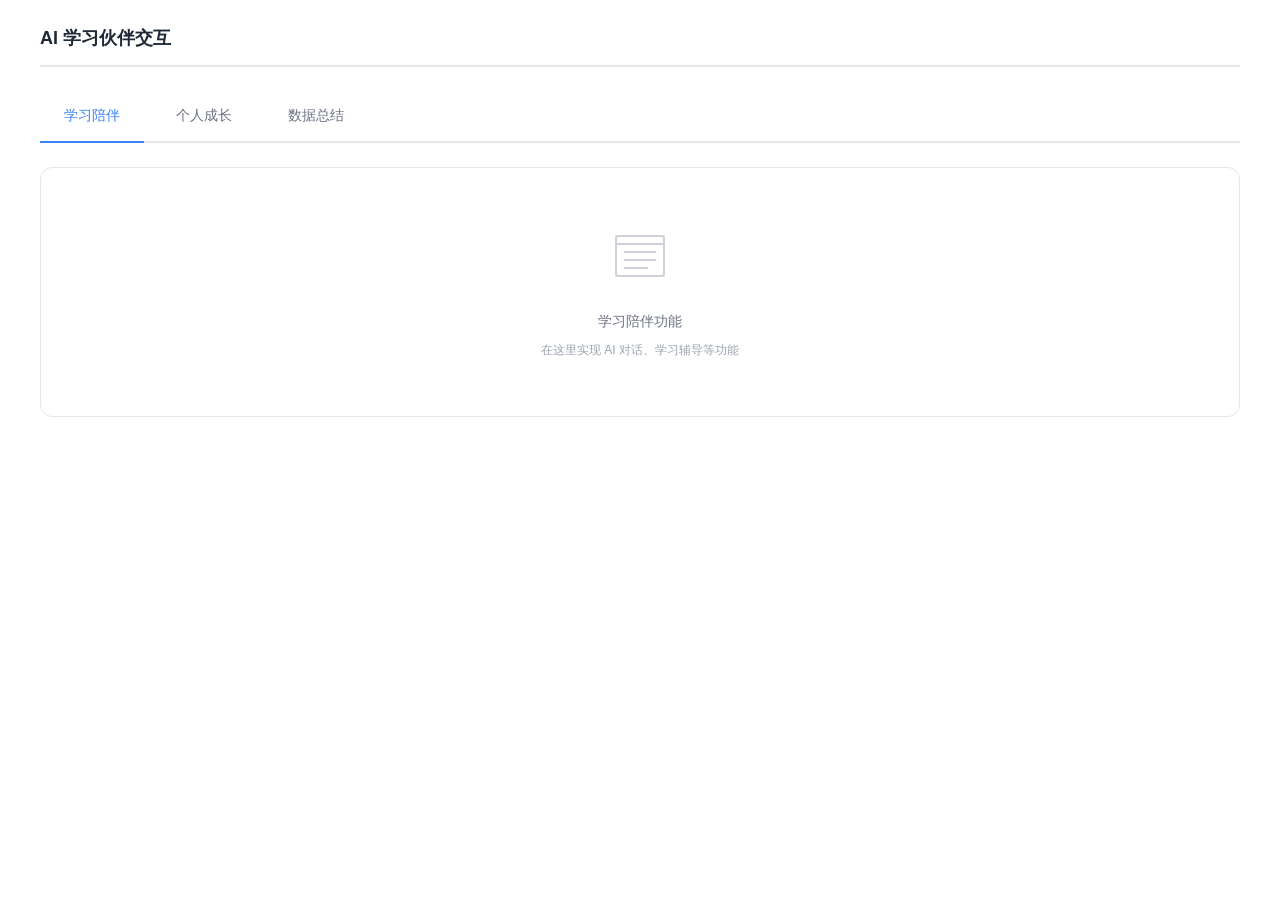
==== pages/home.html @ 7ff25e01 "Add files via upload" ====
<!DOCTYPE html>
<html lang="zh-CN">
<head>
  <meta charset="UTF-8">
  <meta name="viewport" content="width=device-width, initial-scale=1.0">
  <title>主页 - AI学习伙伴</title>
  <link rel="stylesheet" href="../assets/css/base.css">
  <link rel="stylesheet" href="../assets/css/app.css">
  <style>
    body {
      padding: var(--spacing-lg);
      overflow-y: auto;
    }

    .home-container {
      max-width: 1200px;
      margin: 0 auto;
    }

    .section {
      margin-bottom: var(--spacing-xl);
    }

    .section-title {
      font-size: 18px;
      font-weight: 600;
      margin-bottom: var(--spacing-lg);
      color: var(--text-primary);
      padding-bottom: 12px;
      border-bottom: 2px solid var(--border-color);
    }

    .tabs {
      display: flex;
      gap: var(--spacing-sm);
      margin-bottom: var(--spacing-lg);
      border-bottom: 2px solid var(--border-color);
    }

    .tab {
      padding: var(--spacing-md) var(--spacing-lg);
      background: none;
      border: none;
      color: var(--text-secondary);
      font-size: 14px;
      font-weight: 500;
      cursor: pointer;
      position: relative;
      transition: var(--transition);
    }

    .tab:hover {
      color: var(--text-primary);
    }

    .tab.active {
      color: var(--primary);
    }

    .tab.active::after {
      content: '';
      position: absolute;
      bottom: -2px;
      left: 0;
      right: 0;
      height: 2px;
      background: var(--primary);
    }

    .tab-content {
      display: none;
      padding: var(--spacing-lg);
      background: var(--bg-primary);
      border-radius: var(--radius-lg);
      border: 1px solid var(--border-color);
    }

    .tab-content.active {
      display: block;
    }

    .placeholder {
      text-align: center;
      padding: var(--spacing-xl);
      color: var(--text-secondary);
    }

    .placeholder-icon {
      width: 64px;
      height: 64px;
      margin-bottom: var(--spacing-md);
      color: var(--text-tertiary);
      opacity: 0.5;
    }
  </style>
</head>
<body>
  <div class="home-container">
    <!-- AI 学习伙伴交互区 -->
    <section class="section">
      <h2 class="section-title">AI 学习伙伴交互</h2>
      
      <div class="tabs">
        <button class="tab active" data-tab="learning">学习陪伴</button>
        <button class="tab" data-tab="growth">个人成长</button>
        <button class="tab" data-tab="summary">数据总结</button>
      </div>

      <!-- 学习陪伴 -->
      <div class="tab-content active" id="learning">
        <div class="placeholder">
          <svg class="placeholder-icon" viewBox="0 0 64 64" fill="none" stroke="currentColor" stroke-width="2">
            <rect x="8" y="12" width="48" height="40" rx="2"/>
            <line x1="8" y1="20" x2="56" y2="20"/>
            <line x1="16" y1="28" x2="48" y2="28"/>
            <line x1="16" y1="36" x2="48" y2="36"/>
            <line x1="16" y1="44" x2="40" y2="44"/>
          </svg>
          <p>学习陪伴功能</p>
          <p style="font-size: 12px; margin-top: 8px; color: var(--text-tertiary);">在这里实现 AI 对话、学习辅导等功能</p>
        </div>
      </div>

      <!-- 个人成长 -->
      <div class="tab-content" id="growth">
        <div class="placeholder">
          <svg class="placeholder-icon" viewBox="0 0 64 64" fill="none" stroke="currentColor" stroke-width="2">
            <path d="M32 48V32M32 32V16M32 32L20 24M32 32L44 24"/>
            <circle cx="32" cy="16" r="4"/>
            <circle cx="20" cy="24" r="4"/>
            <circle cx="44" cy="24" r="4"/>
            <circle cx="32" cy="48" r="4"/>
          </svg>
          <p>个人成长功能</p>
          <p style="font-size: 12px; margin-top: 8px; color: var(--text-tertiary);">在这里实现个人成长记录、目标管理等功能</p>
        </div>
      </div>

      <!-- 数据总结 -->
      <div class="tab-content" id="summary">
        <div class="placeholder">
          <svg class="placeholder-icon" viewBox="0 0 64 64" fill="none" stroke="currentColor" stroke-width="2">
            <line x1="16" y1="48" x2="16" y2="32"/>
            <line x1="32" y1="48" x2="32" y2="20"/>
            <line x1="48" y1="48" x2="48" y2="28"/>
            <polyline points="8,24 16,16 32,28 48,12 56,20"/>
          </svg>
          <p>数据总结功能（账单周月报）</p>
          <p style="font-size: 12px; margin-top: 8px; color: var(--text-tertiary);">在这里实现学习数据统计、周报月报生成等功能</p>
        </div>
      </div>
    </section>
  </div>

  <script>
    // 标签页切换
    const tabs = document.querySelectorAll('.tab');
    const tabContents = document.querySelectorAll('.tab-content');

    tabs.forEach(tab => {
      tab.addEventListener('click', () => {
        const targetTab = tab.dataset.tab;

        // 更新标签状态
        tabs.forEach(t => t.classList.remove('active'));
        tab.classList.add('active');

        // 更新内容显示
        tabContents.forEach(content => {
          if (content.id === targetTab) {
            content.classList.add('active');
          } else {
            content.classList.remove('active');
          }
        });
      });
    });

    // 同步主题
    const parentTheme = window.parent.document.documentElement.getAttribute('data-theme');
    if (parentTheme) {
      document.documentElement.setAttribute('data-theme', parentTheme);
    }
  </script>
</body>
</html>
---- assets/css/base.css ----
/* ==================== 全局变量 ==================== */
:root {
  /* 颜色系统 - 浅色模式 */
  --bg-primary: #ffffff;
  --bg-secondary: #f8f9fb;
  --bg-tertiary: #eef1f6;
  --bg-hover: #f0f2f5;
  --text-primary: #1f2937;
  --text-secondary: #6b7280;
  --text-tertiary: #9ca3af;
  --border-color: #e5e7eb;
  --border-light: #f3f4f6;
  --shadow-sm: 0 1px 2px 0 rgba(0, 0, 0, 0.05);
  --shadow: 0 1px 3px 0 rgba(0, 0, 0, 0.1), 0 1px 2px 0 rgba(0, 0, 0, 0.06);
  --shadow-lg: 0 10px 15px -3px rgba(0, 0, 0, 0.1), 0 4px 6px -2px rgba(0, 0, 0, 0.05);
  
  /* 主题色 */
  --primary: #3b82f6;
  --primary-hover: #2563eb;
  --primary-light: #dbeafe;
  --success: #10b981;
  --success-light: #d1fae5;
  --warning: #f59e0b;
  --warning-light: #fef3c7;
  --danger: #ef4444;
  --danger-light: #fee2e2;
  
  /* 间距 */
  --spacing-xs: 4px;
  --spacing-sm: 8px;
  --spacing-md: 16px;
  --spacing-lg: 24px;
  --spacing-xl: 32px;
  --spacing-2xl: 48px;
  
  /* 圆角 */
  --radius-sm: 6px;
  --radius-md: 8px;
  --radius-lg: 12px;
  --radius-xl: 16px;
  --radius-full: 9999px;
  
  /* 过渡 */
  --transition-fast: all 0.15s ease;
  --transition: all 0.2s ease;
  --transition-slow: all 0.3s ease;
}

/* 深色模式 */
[data-theme="dark"] {
  --bg-primary: #111827;
  --bg-secondary: #1f2937;
  --bg-tertiary: #374151;
  --bg-hover: #2d3748;
  --text-primary: #f9fafb;
  --text-secondary: #d1d5db;
  --text-tertiary: #9ca3af;
  --border-color: #374151;
  --border-light: #2d3748;
  --shadow-sm: 0 1px 2px 0 rgba(0, 0, 0, 0.3);
  --shadow: 0 1px 3px 0 rgba(0, 0, 0, 0.4), 0 1px 2px 0 rgba(0, 0, 0, 0.3);
  --shadow-lg: 0 10px 15px -3px rgba(0, 0, 0, 0.5), 0 4px 6px -2px rgba(0, 0, 0, 0.4);
}

/* ==================== 重置样式 ==================== */
* {
  margin: 0;
  padding: 0;
  box-sizing: border-box;
}

html, body {
  width: 100%;
  height: 100%;
  overflow: hidden;
}

body {
  font-family: -apple-system, BlinkMacSystemFont, "Segoe UI", Roboto, "Helvetica Neue", Arial, "Noto Sans", sans-serif, "Apple Color Emoji", "Segoe UI Emoji", "Segoe UI Symbol", "Noto Color Emoji";
  font-size: 14px;
  line-height: 1.6;
  color: var(--text-primary);
  background: var(--bg-primary);
  transition: var(--transition);
  -webkit-font-smoothing: antialiased;
  -moz-osx-font-smoothing: grayscale;
}

button {
  font-family: inherit;
  cursor: pointer;
  border: none;
  background: none;
  outline: none;
}

a {
  color: inherit;
  text-decoration: none;
}

/* ==================== 通用工具类 ==================== */
.sr-only {
  position: absolute;
  width: 1px;
  height: 1px;
  padding: 0;
  margin: -1px;
  overflow: hidden;
  clip: rect(0, 0, 0, 0);
  white-space: nowrap;
  border: 0;
}

/* 滚动条样式 */
::-webkit-scrollbar {
  width: 8px;
  height: 8px;
}

::-webkit-scrollbar-track {
  background: var(--bg-secondary);
}

::-webkit-scrollbar-thumb {
  background: var(--border-color);
  border-radius: var(--radius-full);
}

::-webkit-scrollbar-thumb:hover {
  background: var(--text-tertiary);
}
---- assets/css/app.css ----
/* ==================== 应用布局 ==================== */
.app-shell {
  display: flex;
  width: 100%;
  height: 100vh;
  overflow: hidden;
}

/* ==================== 侧边栏 ==================== */
.sidebar {
  width: 280px;
  background: var(--bg-primary);
  border-right: 1px solid var(--border-color);
  display: flex;
  flex-direction: column;
  transition: var(--transition);
}

.brand {
  padding: 24px 20px;
  display: flex;
  align-items: center;
  gap: 14px;
  border-bottom: 1px solid var(--border-light);
  background: var(--bg-primary);
}

.brand-logo {
  width: 44px;
  height: 44px;
  display: flex;
  align-items: center;
  justify-content: center;
  color: var(--primary);
  flex-shrink: 0;
  background: var(--primary-light);
  border-radius: var(--radius-lg);
}

.brand-info {
  flex: 1;
  min-width: 0;
}

.brand-title {
  font-size: 16px;
  font-weight: 600;
  color: var(--text-primary);
  line-height: 1.3;
  letter-spacing: -0.01em;
}

.brand-subtitle {
  font-size: 12px;
  color: var(--text-secondary);
  line-height: 1.4;
  margin-top: 2px;
}

/* 导航 */
.nav {
  flex: 1;
  padding: 20px 16px;
  display: flex;
  flex-direction: column;
  gap: 6px;
  overflow-y: auto;
}

.nav-item {
  display: flex;
  align-items: center;
  gap: 14px;
  padding: 12px 16px;
  border-radius: var(--radius-md);
  color: var(--text-secondary);
  transition: var(--transition-fast);
  font-size: 14px;
  font-weight: 500;
  width: 100%;
  text-align: left;
  position: relative;
  border: 1px solid transparent;
}

.nav-item:hover {
  background: var(--bg-hover);
  color: var(--text-primary);
  border-color: var(--border-light);
}

.nav-item.active {
  background: var(--primary);
  color: white;
  box-shadow: var(--shadow);
}

.nav-item.active:hover {
  background: var(--primary-hover);
  border-color: transparent;
}

.nav-icon {
  width: 20px;
  height: 20px;
  flex-shrink: 0;
  stroke-width: 2.5;
}

.sidebar-footer {
  padding: 20px;
  border-top: 1px solid var(--border-light);
  text-align: center;
  color: var(--text-tertiary);
  font-size: 11px;
  background: var(--bg-primary);
  font-weight: 500;
  letter-spacing: 0.02em;
}

/* ==================== 主内容区 ==================== */
.main {
  flex: 1;
  display: flex;
  flex-direction: column;
  overflow: hidden;
}

/* 顶栏 */
.topbar {
  height: 72px;
  background: var(--bg-primary);
  border-bottom: 1px solid var(--border-light);
  display: flex;
  align-items: center;
  justify-content: space-between;
  padding: 0 32px;
  box-shadow: var(--shadow-sm);
}

.page-title {
  font-size: 22px;
  font-weight: 600;
  color: var(--text-primary);
  letter-spacing: -0.02em;
}

.topbar-right {
  display: flex;
  align-items: center;
  gap: 12px;
}

.btn-icon {
  width: 40px;
  height: 40px;
  border-radius: var(--radius-md);
  display: flex;
  align-items: center;
  justify-content: center;
  background: var(--bg-secondary);
  transition: var(--transition-fast);
  color: var(--text-secondary);
  border: 1px solid transparent;
}

.btn-icon:hover {
  background: var(--bg-hover);
  color: var(--text-primary);
  border-color: var(--border-color);
  box-shadow: var(--shadow-sm);
}

.theme-icon {
  width: 20px;
  height: 20px;
}

.status-badge {
  display: flex;
  align-items: center;
  gap: 8px;
  padding: 8px 14px;
  border-radius: var(--radius-md);
  background: var(--success-light);
  color: var(--success);
  font-size: 13px;
  font-weight: 600;
  border: 1px solid rgba(16, 185, 129, 0.2);
}

.status-dot {
  width: 7px;
  height: 7px;
  border-radius: 50%;
  background: var(--success);
  box-shadow: 0 0 0 2px var(--success-light);
  animation: pulse 2s ease-in-out infinite;
}

@keyframes pulse {
  0%, 100% { 
    opacity: 1;
    transform: scale(1);
  }
  50% { 
    opacity: 0.7;
    transform: scale(0.95);
  }
}

/* 内容区 */
.content {
  flex: 1;
  overflow: hidden;
  background: var(--bg-secondary);
  padding: 20px;
}

.iframe-container {
  width: 100%;
  height: 100%;
  position: relative;
  border-radius: var(--radius-xl);
  overflow: hidden;
  box-shadow: var(--shadow);
  background: var(--bg-primary);
}

#content-frame {
  width: 100%;
  height: 100%;
  border: none;
  background: var(--bg-primary);
}

/* 加载动画 */
.loading {
  position: absolute;
  top: 0;
  left: 0;
  right: 0;
  bottom: 0;
  display: flex;
  flex-direction: column;
  align-items: center;
  justify-content: center;
  background: var(--bg-primary);
  z-index: 10;
  gap: var(--spacing-md);
}

.loading[hidden] {
  display: none !important;
}

.spinner {
  width: 40px;
  height: 40px;
  border: 4px solid var(--border-color);
  border-top-color: var(--primary);
  border-radius: 50%;
  animation: spin 0.8s linear infinite;
}

@keyframes spin {
  to { transform: rotate(360deg); }
}

.loading-text {
  color: var(--text-secondary);
  font-size: 14px;
}

/* ==================== 通用组件 ==================== */
/* 按钮 */
.btn {
  padding: 11px 20px;
  border-radius: var(--radius-md);
  font-size: 14px;
  font-weight: 500;
  transition: var(--transition-fast);
  display: inline-flex;
  align-items: center;
  gap: var(--spacing-sm);
  border: 1px solid transparent;
  cursor: pointer;
}

.btn-primary {
  background: var(--primary);
  color: white;
  box-shadow: var(--shadow-sm);
}

.btn-primary:hover {
  background: var(--primary-hover);
  box-shadow: var(--shadow);
  transform: translateY(-1px);
}

.btn-primary:active {
  transform: translateY(0);
}

.btn-secondary {
  background: var(--bg-secondary);
  color: var(--text-primary);
  border-color: var(--border-color);
}

.btn-secondary:hover {
  background: var(--bg-hover);
  border-color: var(--text-tertiary);
}

/* 卡片 */
.card {
  background: var(--bg-primary);
  border: 1px solid var(--border-color);
  border-radius: var(--radius-lg);
  padding: var(--spacing-lg);
  box-shadow: var(--shadow);
  transition: var(--transition-fast);
}

.card:hover {
  box-shadow: var(--shadow-lg);
}

.card-title {
  font-size: 16px;
  font-weight: 600;
  margin-bottom: var(--spacing-md);
  color: var(--text-primary);
  letter-spacing: -0.01em;
}

/* 输入框 */
.input {
  width: 100%;
  padding: 11px 14px;
  border: 1px solid var(--border-color);
  border-radius: var(--radius-md);
  background: var(--bg-primary);
  color: var(--text-primary);
  font-size: 14px;
  transition: var(--transition-fast);
}

.input:hover {
  border-color: var(--text-tertiary);
}

.input:focus {
  outline: none;
  border-color: var(--primary);
  box-shadow: 0 0 0 3px var(--primary-light);
}

/* 网格布局 */
.grid {
  display: grid;
  gap: var(--spacing-lg);
}

.grid-2 {
  grid-template-columns: repeat(2, 1fr);
}

.grid-3 {
  grid-template-columns: repeat(3, 1fr);
}

.grid-4 {
  grid-template-columns: repeat(4, 1fr);
}

/* 响应式 */
@media (max-width: 1024px) {
  .sidebar {
    width: 240px;
  }
  
  .topbar {
    padding: 0 20px;
  }
  
  .content {
    padding: 16px;
  }
}

@media (max-width: 768px) {
  .sidebar {
    width: 200px;
  }
  
  .brand {
    padding: 16px;
  }
  
  .nav {
    padding: 12px 8px;
  }
  
  .topbar {
    height: 60px;
    padding: 0 16px;
  }
  
  .page-title {
    font-size: 18px;
  }
  
  .content {
    padding: 12px;
  }
  
  .grid-2,
  .grid-3,
  .grid-4 {
    grid-template-columns: 1fr;
  }
}
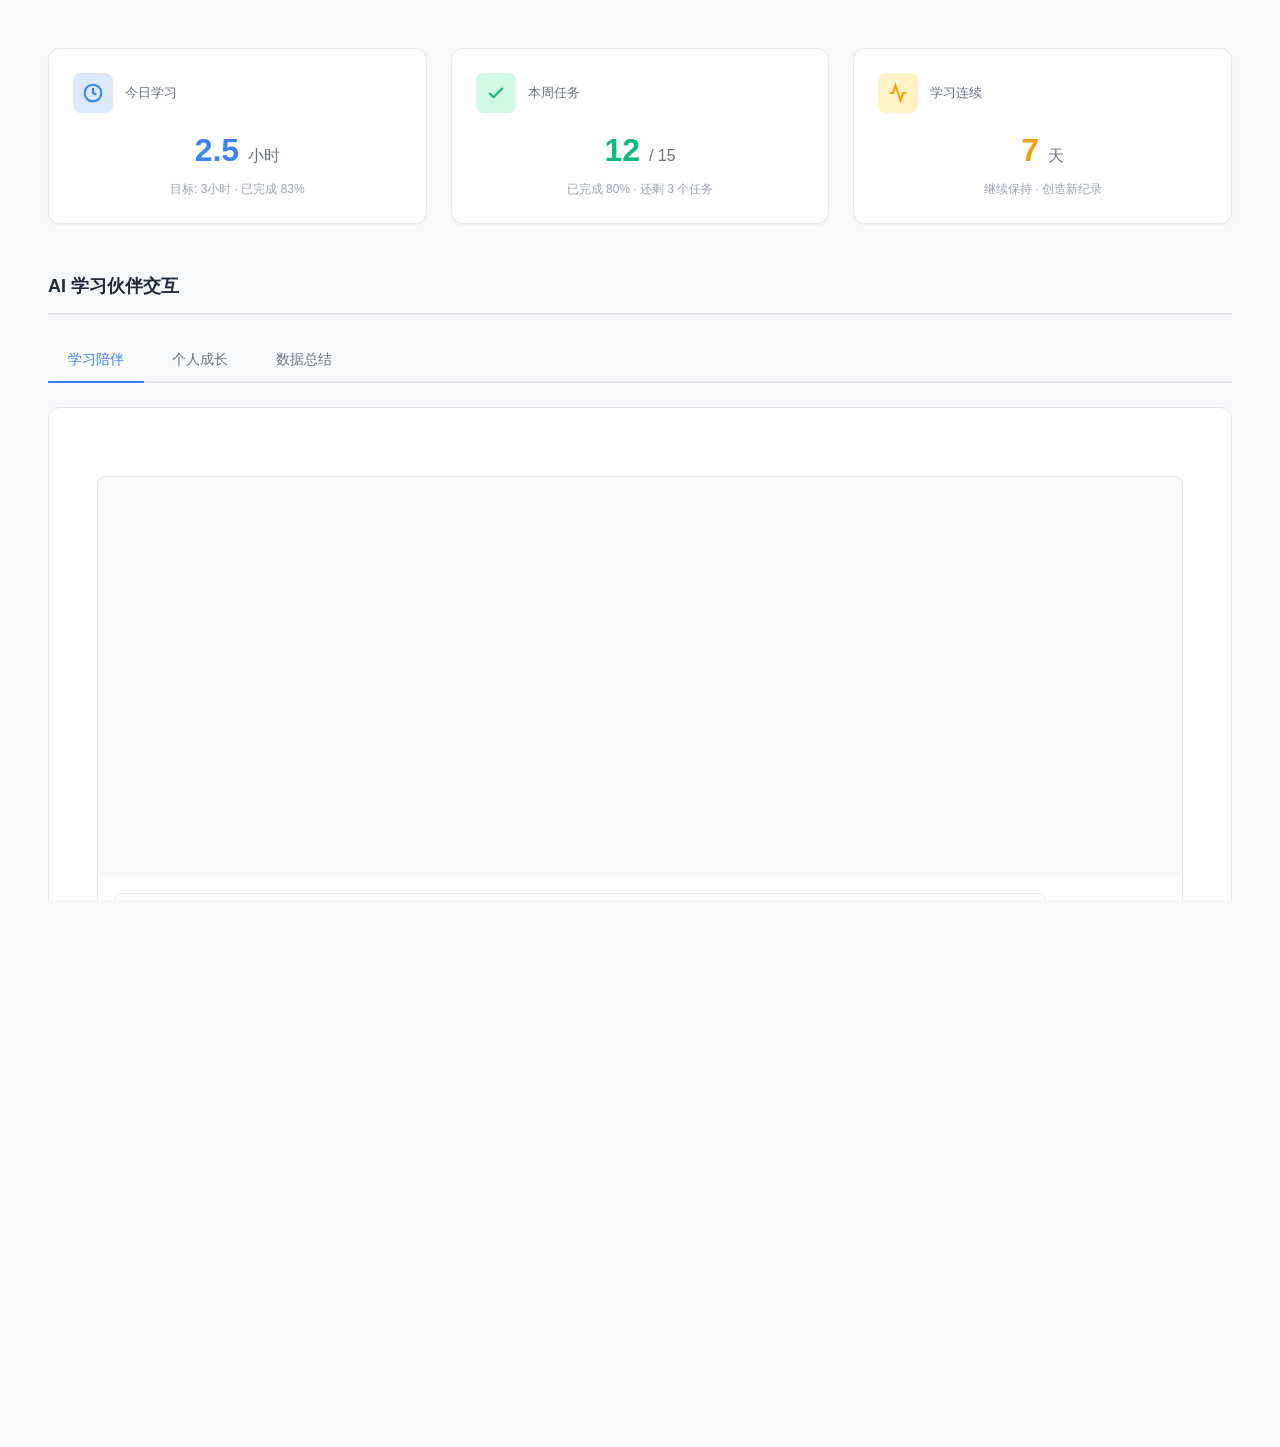
==== commit a46ac995: "Add files via upload" ====
--- a/pages/home.html
+++ b/pages/home.html
@@ -6,19 +6,23 @@
   <title>主页 - AI学习伙伴</title>
   <link rel="stylesheet" href="../assets/css/base.css">
   <link rel="stylesheet" href="../assets/css/app.css">
+  <link rel="stylesheet" href="../assets/css/chat.css">
+  <link rel="stylesheet" href="../assets/css/growth.css">
+  <link rel="stylesheet" href="../assets/css/report.css">
   <style>
     body {
-      padding: var(--spacing-lg);
+      padding: var(--spacing-2xl);
       overflow-y: auto;
+      background: var(--bg-secondary);
     }
 
     .home-container {
-      max-width: 1200px;
+      max-width: 1400px;
       margin: 0 auto;
     }
 
     .section {
-      margin-bottom: var(--spacing-xl);
+      margin-bottom: var(--spacing-2xl);
     }
 
     .section-title {
@@ -30,6 +34,59 @@
       border-bottom: 2px solid var(--border-color);
     }
 
+    .stats-grid {
+      display: grid;
+      grid-template-columns: repeat(auto-fit, minmax(280px, 1fr));
+      gap: var(--spacing-lg);
+      margin-bottom: var(--spacing-2xl);
+    }
+
+    .stat-card {
+      background: var(--bg-primary);
+      border: 1px solid var(--border-color);
+      border-radius: var(--radius-lg);
+      padding: var(--spacing-lg);
+      transition: var(--transition-fast);
+    }
+
+    .stat-card:hover {
+      box-shadow: var(--shadow-lg);
+      transform: translateY(-2px);
+    }
+
+    .stat-header {
+      display: flex;
+      align-items: center;
+      gap: 12px;
+      margin-bottom: 12px;
+    }
+
+    .stat-icon {
+      width: 40px;
+      height: 40px;
+      border-radius: var(--radius-md);
+      display: flex;
+      align-items: center;
+      justify-content: center;
+    }
+
+    .stat-label {
+      font-size: 13px;
+      color: var(--text-secondary);
+      font-weight: 500;
+    }
+
+    .stat-value {
+      font-size: 32px;
+      font-weight: 700;
+      margin-bottom: 4px;
+    }
+
+    .stat-desc {
+      font-size: 12px;
+      color: var(--text-tertiary);
+    }
+
     .tabs {
       display: flex;
       gap: var(--spacing-sm);
@@ -38,7 +95,7 @@
     }
 
     .tab {
-      padding: var(--spacing-md) var(--spacing-lg);
+      padding: 12px 20px;
       background: none;
       border: none;
       color: var(--text-secondary);
@@ -46,11 +103,12 @@
       font-weight: 500;
       cursor: pointer;
       position: relative;
-      transition: var(--transition);
+      transition: var(--transition-fast);
     }
 
     .tab:hover {
       color: var(--text-primary);
+      background: var(--bg-hover);
     }
 
     .tab.active {
@@ -69,10 +127,11 @@
 
     .tab-content {
       display: none;
-      padding: var(--spacing-lg);
+      padding: var(--spacing-2xl);
       background: var(--bg-primary);
       border-radius: var(--radius-lg);
       border: 1px solid var(--border-color);
+      min-height: 400px;
     }
 
     .tab-content.active {
@@ -81,21 +140,83 @@
 
     .placeholder {
       text-align: center;
-      padding: var(--spacing-xl);
+      padding: var(--spacing-2xl);
       color: var(--text-secondary);
     }
 
     .placeholder-icon {
-      width: 64px;
-      height: 64px;
-      margin-bottom: var(--spacing-md);
+      width: 80px;
+      height: 80px;
+      margin: 0 auto var(--spacing-lg);
       color: var(--text-tertiary);
-      opacity: 0.5;
+      opacity: 0.4;
+    }
+
+    .placeholder-title {
+      font-size: 16px;
+      font-weight: 600;
+      margin-bottom: var(--spacing-sm);
+      color: var(--text-primary);
+    }
+
+    .placeholder-desc {
+      font-size: 14px;
+      color: var(--text-secondary);
+      line-height: 1.6;
     }
   </style>
 </head>
 <body>
   <div class="home-container">
+    <!-- 快速概览 -->
+    <div class="stats-grid">
+      <div class="stat-card">
+        <div class="stat-header">
+          <div class="stat-icon" style="background: var(--primary-light); color: var(--primary);">
+            <svg width="20" height="20" viewBox="0 0 24 24" fill="none" stroke="currentColor" stroke-width="2.5">
+              <circle cx="12" cy="12" r="10"/>
+              <polyline points="12 6 12 12 16 14"/>
+            </svg>
+          </div>
+          <div class="stat-label">今日学习</div>
+        </div>
+        <div class="stat-value" style="color: var(--primary);">
+          2.5 <span style="font-size: 16px; font-weight: 500; color: var(--text-secondary);">小时</span>
+        </div>
+        <div class="stat-desc">目标: 3小时 · 已完成 83%</div>
+      </div>
+
+      <div class="stat-card">
+        <div class="stat-header">
+          <div class="stat-icon" style="background: var(--success-light); color: var(--success);">
+            <svg width="20" height="20" viewBox="0 0 24 24" fill="none" stroke="currentColor" stroke-width="2.5">
+              <polyline points="20 6 9 17 4 12"/>
+            </svg>
+          </div>
+          <div class="stat-label">本周任务</div>
+        </div>
+        <div class="stat-value" style="color: var(--success);">
+          12 <span style="font-size: 16px; font-weight: 500; color: var(--text-secondary);">/ 15</span>
+        </div>
+        <div class="stat-desc">已完成 80% · 还剩 3 个任务</div>
+      </div>
+
+      <div class="stat-card">
+        <div class="stat-header">
+          <div class="stat-icon" style="background: var(--warning-light); color: var(--warning);">
+            <svg width="20" height="20" viewBox="0 0 24 24" fill="none" stroke="currentColor" stroke-width="2.5">
+              <path d="M22 12h-4l-3 9L9 3l-3 9H2"/>
+            </svg>
+          </div>
+          <div class="stat-label">学习连续</div>
+        </div>
+        <div class="stat-value" style="color: var(--warning);">
+          7 <span style="font-size: 16px; font-weight: 500; color: var(--text-secondary);">天</span>
+        </div>
+        <div class="stat-desc">继续保持 · 创造新纪录</div>
+      </div>
+    </div>
+
     <!-- AI 学习伙伴交互区 -->
     <section class="section">
       <h2 class="section-title">AI 学习伙伴交互</h2>
@@ -108,6 +229,30 @@
 
       <!-- 学习陪伴 -->
       <div class="tab-content active" id="learning">
+        <div id="learning">
+  <!-- AI对话界面 -->
+  <div class="chat-container">
+    <div class="chat-messages" id="chat-messages"></div>
+    <div class="chat-input-area">
+      <input type="text" id="user-message" placeholder="输入你的问题...">
+      <button id="send-button">发送</button>
+      <button id="history-button">加载历史记录</button>
+    </div>
+  </div>
+  
+  <!-- 学习辅导功能 -->
+  <div class="tutor-form" id="tutor-form">
+    <select id="subject-select">
+      <option value="">选择学科</option>
+      <option value="math">数学</option>
+      <option value="physics">物理</option>
+      <option value="chemistry">化学</option>
+    </select>
+    <input type="text" id="question-input" placeholder="输入你的问题...">
+    <button id="submit-question">提交</button>
+    <div class="tutor-answer" id="tutor-answer"></div>
+  </div>
+</div>
         <div class="placeholder">
           <svg class="placeholder-icon" viewBox="0 0 64 64" fill="none" stroke="currentColor" stroke-width="2">
             <rect x="8" y="12" width="48" height="40" rx="2"/>
@@ -116,13 +261,27 @@
             <line x1="16" y1="36" x2="48" y2="36"/>
             <line x1="16" y1="44" x2="40" y2="44"/>
           </svg>
-          <p>学习陪伴功能</p>
-          <p style="font-size: 12px; margin-top: 8px; color: var(--text-tertiary);">在这里实现 AI 对话、学习辅导等功能</p>
+          <div class="placeholder-title">学习陪伴功能</div>
+          <div class="placeholder-desc">在这里实现 AI 对话、学习辅导等功能<br>可以添加聊天界面、问答系统等</div>
         </div>
       </div>
 
       <!-- 个人成长 -->
       <div class="tab-content" id="growth">
+        <div id="growth">
+  <!-- 成长记录 -->
+  <div class="growth-form">
+    <input type="date" id="growth-date" value="2024-01-01">
+    <input type="text" id="growth-content" placeholder="成长内容...">
+    <textarea id="growth-reflection" placeholder="心得体会..."></textarea>
+    <button id="save-growth">保存</button>
+  </div>
+  <div class="growth-list" id="growth-list"></div>
+  
+  <!-- 目标管理 -->
+  <div class="goal-list" id="goal-list"></div>
+  <button id="add-goal">添加目标</button>
+</div>
         <div class="placeholder">
           <svg class="placeholder-icon" viewBox="0 0 64 64" fill="none" stroke="currentColor" stroke-width="2">
             <path d="M32 48V32M32 32V16M32 32L20 24M32 32L44 24"/>
@@ -131,13 +290,25 @@
             <circle cx="44" cy="24" r="4"/>
             <circle cx="32" cy="48" r="4"/>
           </svg>
-          <p>个人成长功能</p>
-          <p style="font-size: 12px; margin-top: 8px; color: var(--text-tertiary);">在这里实现个人成长记录、目标管理等功能</p>
+          <div class="placeholder-title">个人成长功能</div>
+          <div class="placeholder-desc">在这里实现个人成长记录、目标管理等功能<br>可以添加成长轨迹、里程碑记录等</div>
         </div>
       </div>
 
       <!-- 数据总结 -->
       <div class="tab-content" id="summary">
+        <div id="summary">
+  <div class="report-controls">
+    <select id="report-period">
+      <option value="weekly">周报</option>
+      <option value="monthly">月报</option>
+    </select>
+    <button id="generate-report">生成报告</button>
+    <button id="export-report">导出报告</button>
+  </div>
+  <div class="report-stats" id="report-stats"></div>
+  <div class="report-chart" id="report-chart"></div>
+</div>
         <div class="placeholder">
           <svg class="placeholder-icon" viewBox="0 0 64 64" fill="none" stroke="currentColor" stroke-width="2">
             <line x1="16" y1="48" x2="16" y2="32"/>
@@ -145,14 +316,15 @@
             <line x1="48" y1="48" x2="48" y2="28"/>
             <polyline points="8,24 16,16 32,28 48,12 56,20"/>
           </svg>
-          <p>数据总结功能（账单周月报）</p>
-          <p style="font-size: 12px; margin-top: 8px; color: var(--text-tertiary);">在这里实现学习数据统计、周报月报生成等功能</p>
+          <div class="placeholder-title">数据总结功能（账单周月报）</div>
+          <div class="placeholder-desc">在这里实现学习数据统计、周报月报生成等功能<br>可以添加图表展示、数据分析等</div>
         </div>
       </div>
     </section>
   </div>
 
   <script>
+
     // 标签页切换
     const tabs = document.querySelectorAll('.tab');
     const tabContents = document.querySelectorAll('.tab-content');
@@ -182,5 +354,9 @@
       document.documentElement.setAttribute('data-theme', parentTheme);
     }
   </script>
+  <script type="module" src="../assets/js/chat.js"></script>
+  <script type="module" src="../assets/js/growth.js"></script>
+  <script type="module" src="../assets/js/report.js"></script>
+
 </body>
 </html>
--- a/assets/css/chat.css
+++ b/assets/css/chat.css
@@ -0,0 +1,54 @@
+/* assets/css/chat.css */
+.chat-container {
+  margin: 20px 0;
+  border: 1px solid var(--border-color);
+  border-radius: var(--radius-md);
+  overflow: hidden;
+}
+
+.chat-messages {
+  height: 400px;
+  overflow-y: auto;
+  padding: var(--spacing-md);
+  background: var(--bg-secondary);
+}
+
+.chat-message {
+  margin-bottom: var(--spacing-sm);
+  max-width: 80%;
+}
+
+.chat-message.user {
+  margin-left: auto;
+  background: var(--primary-color);
+  color: white;
+  border-radius: var(--radius-md);
+  padding: var(--spacing-sm) var(--spacing-md);
+}
+
+.chat-message.ai {
+  margin-right: auto;
+  background: var(--bg-primary);
+  border-radius: var(--radius-md);
+  padding: var(--spacing-sm) var(--spacing-md);
+}
+
+.chat-input-area {
+  padding: var(--spacing-md);
+  display: flex;
+  gap: var(--spacing-sm);
+}
+
+.chat-input-area input {
+  flex: 1;
+  padding: var(--spacing-sm);
+  border: 1px solid var(--border-color);
+  border-radius: var(--radius-md);
+}
+
+.tutor-form {
+  margin-top: 20px;
+  padding: var(--spacing-md);
+  background: var(--bg-secondary);
+  border-radius: var(--radius-md);
+}
--- a/assets/css/growth.css
+++ b/assets/css/growth.css
@@ -0,0 +1,159 @@
+/* assets/css/growth.css */
+
+/* 成长记录表单 */
+.growth-form {
+  margin-bottom: var(--spacing-md);
+  padding: var(--spacing-md);
+  background: var(--bg-secondary);
+  border-radius: var(--radius-md);
+  border: 1px solid var(--border-color);
+}
+
+.growth-form input,
+.growth-form textarea {
+  width: 100%;
+  margin-bottom: var(--spacing-sm);
+  padding: var(--spacing-sm);
+  border: 1px solid var(--border-color);
+  border-radius: var(--radius-md);
+  background: var(--bg-primary);
+  color: var(--text-primary);
+  font-size: var(--font-md);
+}
+
+.growth-form textarea {
+  min-height: 100px;
+  resize: vertical;
+}
+
+.growth-form button {
+  padding: var(--spacing-sm) var(--spacing-md);
+  border: none;
+  border-radius: var(--radius-md);
+  background: var(--primary-color);
+  color: white;
+  cursor: pointer;
+  font-weight: bold;
+  width: 100%;
+  margin-top: var(--spacing-sm);
+}
+
+/* 成长记录列表 */
+.growth-list {
+  margin-bottom: var(--spacing-md);
+}
+
+.growth-item {
+  background: var(--bg-primary);
+  border-radius: var(--radius-md);
+  padding: var(--spacing-md);
+  margin-bottom: var(--spacing-sm);
+  border: 1px solid var(--border-color);
+  box-shadow: var(--shadow-sm);
+}
+
+.growth-item:last-child {
+  margin-bottom: 0;
+}
+
+.growth-item .date {
+  font-weight: bold;
+  color: var(--primary-color);
+  margin-bottom: var(--spacing-sm);
+  font-size: var(--font-sm);
+}
+
+.growth-item .content {
+  font-weight: 500;
+  margin-bottom: var(--spacing-sm);
+  color: var(--text-primary);
+}
+
+.growth-item .reflection {
+  color: var(--text-secondary);
+  font-style: italic;
+  line-height: 1.5;
+}
+
+.growth-item .growth-actions {
+  display: flex;
+  justify-content: flex-end;
+  gap: var(--spacing-sm);
+  margin-top: var(--spacing-sm);
+}
+
+.growth-item .growth-actions button {
+  padding: 0 var(--spacing-sm);
+  border: none;
+  border-radius: var(--radius-sm);
+  background: var(--bg-secondary);
+  color: var(--text-primary);
+  cursor: pointer;
+}
+
+.growth-item .growth-actions button:hover {
+  background: var(--primary-color);
+  color: white;
+}
+
+/* 目标管理 */
+.goal-list {
+  margin-bottom: var(--spacing-md);
+}
+
+.goal-item {
+  display: flex;
+  align-items: center;
+  justify-content: space-between;
+  padding: var(--spacing-sm) var(--spacing-md);
+  background: var(--bg-secondary);
+  border-radius: var(--radius-md);
+  margin-bottom: var(--spacing-sm);
+  border: 1px solid var(--border-color);
+}
+
+.goal-item .goal-content {
+  flex: 1;
+  margin-right: var(--spacing-sm);
+  color: var(--text-primary);
+}
+
+.goal-item .goal-actions button {
+  padding: 0 var(--spacing-sm);
+  border: none;
+  border-radius: var(--radius-sm);
+  background: var(--bg-secondary);
+  color: var(--text-primary);
+  cursor: pointer;
+}
+
+.goal-item .goal-actions button:hover {
+  background: var(--primary-color);
+  color: white;
+}
+
+/* 添加目标按钮 */
+#add-goal {
+  width: 100%;
+  padding: var(--spacing-md);
+  border: none;
+  border-radius: var(--radius-md);
+  background: var(--primary-color);
+  color: white;
+  font-weight: bold;
+  cursor: pointer;
+  margin-top: var(--spacing-md);
+}
+
+/* 响应式调整 */
+@media (max-width: 768px) {
+  .growth-form input,
+  .growth-form textarea {
+    width: 100%;
+  }
+  
+  .growth-item .growth-actions {
+    flex-direction: column;
+    gap: var(--spacing-sm);
+  }
+}
--- a/assets/css/report.css
+++ b/assets/css/report.css
@@ -0,0 +1,86 @@
+/* assets/css/report.css */
+
+/* 报表控制区域 */
+.report-controls {
+  display: flex;
+  gap: var(--spacing-md);
+  margin-bottom: var(--spacing-md);
+}
+
+.report-controls select,
+.report-controls button {
+  padding: var(--spacing-sm) var(--spacing-md);
+  border: 1px solid var(--border-color);
+  border-radius: var(--radius-md);
+  background: var(--bg-primary);
+  color: var(--text-primary);
+  cursor: pointer;
+  font-size: var(--font-sm);
+}
+
+.report-controls button {
+  background: var(--primary-color);
+  color: white;
+  border: none;
+  min-width: 100px;
+}
+
+/* 统计卡片容器 */
+.report-stats {
+  display: grid;
+  grid-template-columns: repeat(2, 1fr);
+  gap: var(--spacing-md);
+  margin-bottom: var(--spacing-md);
+}
+
+/* 单个统计卡片 */
+.stat-card {
+  background: var(--bg-secondary);
+  border-radius: var(--radius-md);
+  padding: var(--spacing-md);
+  text-align: center;
+  box-shadow: var(--shadow-sm);
+}
+
+.value {
+  font-size: 1.5rem;
+  font-weight: bold;
+  color: var(--primary-color);
+  margin-bottom: var(--spacing-sm);
+}
+
+.label {
+  font-size: 0.9rem;
+  color: var(--text-secondary);
+  text-transform: uppercase;
+  letter-spacing: 0.5px;
+}
+
+/* 图表容器 */
+.report-chart {
+  height: 300px;
+  background: var(--bg-primary);
+  border-radius: var(--radius-md);
+  padding: var(--spacing-md);
+  box-shadow: var(--shadow-md);
+  position: relative;
+}
+
+/* 图表标题（如果需要） */
+.chart-title {
+  text-align: center;
+  margin-bottom: var(--spacing-md);
+  font-weight: bold;
+  color: var(--text-primary);
+}
+
+/* 响应式调整（当屏幕较小时） */
+@media (max-width: 768px) {
+  .report-stats {
+    grid-template-columns: 1fr;
+  }
+  
+  .report-controls {
+    flex-direction: column;
+  }
+}
